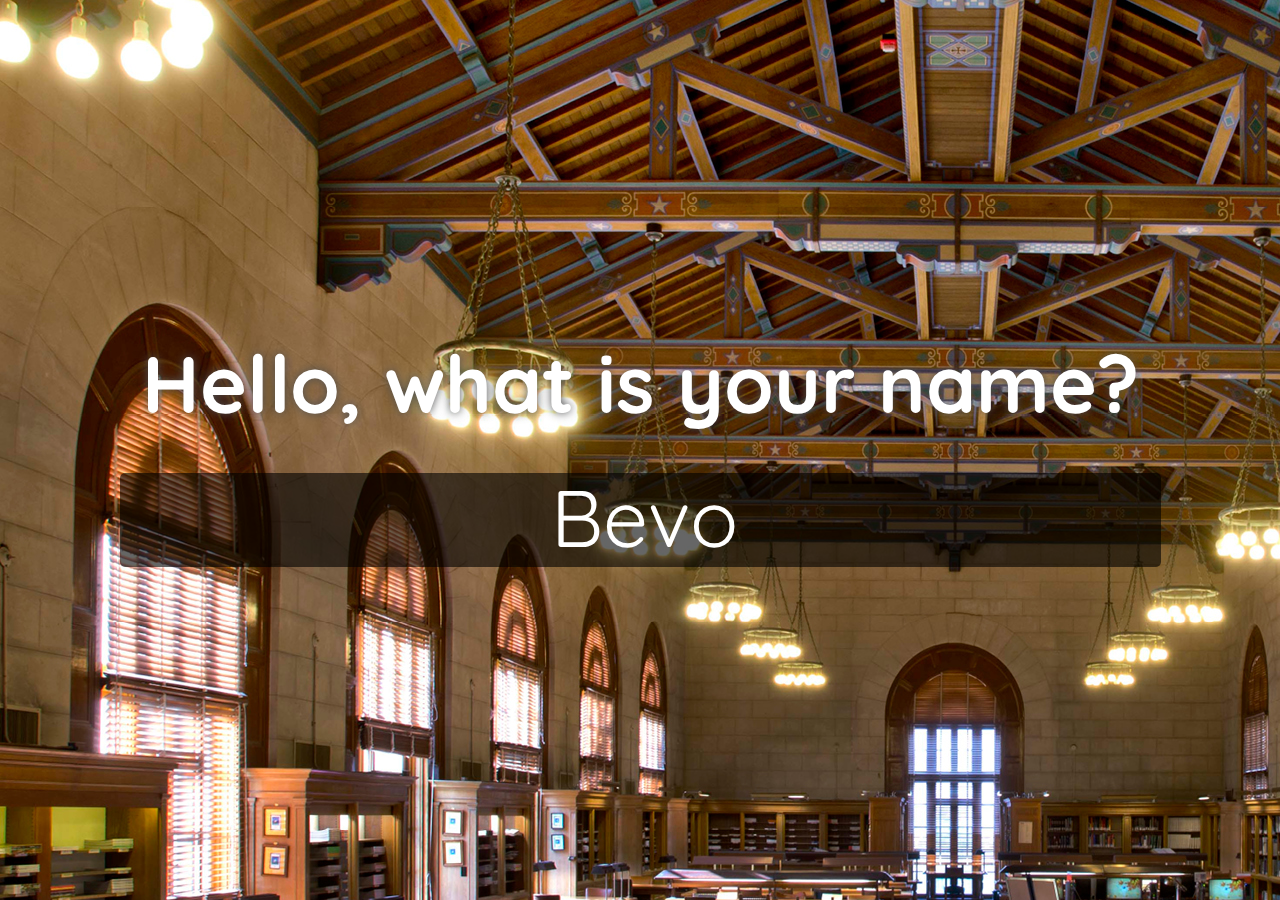
==== index.html @ 44900404 "UT Sights" ====
<!DOCTYPE html>
<html lang="en">
  <head>
    <meta charset="UTF-8" />
    <meta name="viewport" content="width=device-width, initial-scale=1.0" />
    <title>New Tab</title>
    <link
      href="https://fonts.googleapis.com/css2?family=Quicksand:wght@400;500;600&display=swap"
      rel="stylesheet"
    />
    <link
      rel="stylesheet"
      href="https://stackpath.bootstrapcdn.com/font-awesome/4.7.0/css/font-awesome.min.css"
      integrity="sha384-wvfXpqpZZVQGK6TAh5PVlGOfQNHSoD2xbE+QkPxCAFlNEevoEH3Sl0sibVcOQVnN"
      crossorigin="anonymous"
    />

    <link rel="stylesheet" href="./css/style.css" />
  </head>
  <body>
    <div class="ask-name">
      <div class="ask-name-cover">
        <h1 class="ask-name-title">Hello, what is your name?</h1>
        <input
          class="ask-name-input"
          type="text"
          maxlength="25"
          autocomplete="false"
          placeholder="Bevo"
        />
        <!-- <button><i class="fa fa-check"></i></button> -->
      </div>
    </div>
    <div class="splash"></div>
    <div class="picture-credits">
      <h2 class="whole-pic-name">
        Picture By <span class="photographer">UT Austin</span>
      </h2>
      <p class="pic-links">
        Follow on
        <a
          href="https://www.facebook.com/UTAustinTX/"
          class="fa fa-facebook"
        ></a>
        <a
          href="https://www.instagram.com/utaustintx/"
          class="fa fa-instagram"
        ></a>
      </p>
    </div>
    <div class="weather">
      <input
        type="text"
        id="weather-input"
        placeholder="Enter Zip Code"
        autocomplete="off"
      />
      <div class="invalid-zip hidden">
        <p class="invalid-zip-msg">Zip Code Invalid</p>
      </div>
      <a href="#" class="weather-click">
        <div class="weather-display hidden">
          <div id="icon-temp-display">
            <img id="weather-icon" src="./img/icons/01d.png" alt="#" />
            <h3 class="temp">
              <span id="temp-num">36</span><span id="farenheit">&#8457;</span>
            </h3>
          </div>
          <div id="city-display">
            <p class="city"></p>
          </div>
        </div>
      </a>

      <div class="weather-settings hidden">
        <div class="check">
          <!-- <label for="metric-check">Metric</label>
          <input type="checkbox" id="metric-check" /> -->
          <label class="metric-check"
            >Metric
            <input type="checkbox" name="radio" id="checkbox" />
            <span class="checkmark"></span>
          </label>
        </div>
        <div class="zip-change"><button>Change ZIP</button></div>
      </div>
    </div>
    <div class="todo-complete">
      <div class="todo">
        <!-- needs to have list options here-->
        <h2 class="todo-title">To-do</h2>
        <div class="todo-complete-list"></div>
        <div class="done-title-trash">
          <h2 class="done-title">
            Completed <span class="fa fa-trash" title="delete"></span>
          </h2>
        </div>
        <div class="done-complete-list"></div>
        <input
          type="text"
          maxlength="120"
          id="todo-input"
          autocomplete="false"
          placeholder="Beat OU"
        />
      </div>
    </div>
    <h3 class="todo-caption">Todo</h3>
    <div class="time-content">
      <h1 class="time">
        12:14:49 PM
      </h1>

      <h2>
        <span class="greeting">Good Afternoon </span>
        <span class="name" contenteditable="true" spellcheck="false"
          >Suket</span
        >
      </h2>
      <h3>
        <span class="main-focus">What is your main focus today?</span><br />
        <span class="focus-entry" contenteditable="true" spellcheck="false"
          >Meet Matthew McConaughey</span
        >
      </h3>
    </div>
    <!--use web pack to bundle these-->
    <script src="js/app.js"></script>
    <script src="js/weather.js"></script>
    <script src="js/todo.js"></script>
  </body>
</html>
---- css/style.css ----
/* todo fix glitchy weather search bar top right
*/

:root {
  --main-text-color: #ffffff;
  --weather-input-bg: #808080;
  --burnt-orange: #cc5500;
  --dark-gray: #505050;
  --splash-gray: #282828;
  --black-opactiy: rgba(0, 0, 0, 0.6);
  --dark-red: #dc143c;
  --maroon-red: #800000;
}

* {
  margin: 0;
}

a {
  color: inherit;
  text-decoration: none;
}
body {
  font-family: 'Quicksand', sans-serif;
  overflow: hidden;
  background-size: cover;
  color: var(--main-text-color);
  text-shadow: 0px 0px 10px var(--dark-gray);
}

hr {
  opacity: 0.5;
}

::placeholder {
  font-family: 'Quicksand', sans-serif;
  color: var(--main-text-color);
}

/* name screen */
.ask-name {
  position: fixed;
  top: 0;
  left: 0;
  width: 100vw;
  height: 100vh;
  z-index: 1000;
  display: none;
  text-align: center;
  vertical-align: middle;
}
.ask-name-cover {
  margin-top: 37vh;
}

.ask-name-title {
  font-size: 5em;
}

.ask-name-input {
  background-color: var(--black-opactiy);
  color: var(--main-text-color);
  border: none;
  /* border-bottom: 2px solid var(--burnt-orange); */
  border-radius: 5px;
  text-align: center;
  font-size: 5em;
  padding-left: 10px;
  margin-top: 0.5em;
}

.ask-name-input:focus {
  outline: none;
}

.ask-name button {
  height: 2em;
}
/* initial splash screen */

.splash {
  position: fixed;
  top: 0;
  left: 0;
  width: 100vw;
  height: 100vh;
  background-color: var(--splash-gray);
  z-index: 200;
}

.splash.hide {
  position: fixed;
  top: 0;
  left: 0;
  width: 100vw;
  height: 100vh;
  background-color: var(--dark-gray);
  z-index: 200;
  opacity: 0;
  transition: all 750ms;
}

/* time content centered */
.time-content {
  display: flex;
  flex-direction: column;
  justify-content: center;
  text-align: center;
  align-items: center;
  height: 100vh;
}

.time {
  font-size: 10em;
  margin-bottom: rem;
  cursor: default;
}

h2 {
  font-size: 3em;
  font-weight: 700;
  margin-bottom: 8rem;
}

h3 {
  font-size: 2em;
  font-weight: 300;
}

/*weather styling */

.weather {
  position: absolute;
  right: 15px;
  top: 15px;
}

#weather-input {
  border: none;
  background-color: var(--black-opactiy);
  width: 10rem;
  height: 2rem;
  opacity: 0.75;
  border-radius: 10px 1px 10px 1px;
  padding-left: 10px;
  color: var(--main-text-color);
  font-family: 'Quicksand', sans-serif;
  border-bottom: 5px solid var(--burnt-orange);
}

.city {
  text-align: center;
  font-weight: 600;
  margin-top: -5px;
}

#weather-icon {
  color: var(--main-text-color);
  height: 2.5em;
  width: auto;
}

#icon-temp-display {
  display: flex;
  flex-direction: row;
}
#weather-input:focus {
  outline: none;
}

#farenheit {
  font-size: 0.4em;
  vertical-align: 80%;
}

/* .weather-display {
  display: none;
} */

.invalid-zip {
  background-color: var(--burnt-orange);
  margin-right: 10px;
  opacity: 0.75;
  padding-left: 10px;
  padding-bottom: 3px;
  font-size: 0.9rem;
  display: block; /* note this needs to be display block when turning it on */
  transition: all 0.2s linear;
}

.hidden {
  display: none;
  z-index: -100;
}

.visuallyhidden {
  opacity: 0;
}

.weather-settings {
  background-color: var(--black-opactiy);
  border-radius: 5px;
  padding: 10px;
  border: none;
  margin-left: -53px;
  margin-top: 10px;
}

button {
  background-color: var(--burnt-orange);
  color: var(--main-text-color);
  border: none;
  border-radius: 5px;
  padding: 5px 10px;
  margin-top: 10px;
}

#checkbox {
  margin-left: 25px;
  background-color: black;
}

/* todo styling */
.todo-complete {
  color: var(--main-text-color);
  position: absolute;
  bottom: 50px;
  left: 15px;
  z-index: 2;
  width: 20%;
}
.todo-caption {
  position: absolute;
  bottom: 15px;
  left: 30px;
  z-index: 2;
  cursor: pointer;
  -webkit-user-select: none;
}
.todo-title,
.done-title {
  margin: 0;
}

.todo-title {
  font-size: 2rem;
  line-height: normal;
  cursor: default;
}
.todo-title-trash {
  display: flex;
  flex-direction: row;
}
.done-title {
  font-size: 1.25rem;
  cursor: default;
  width: fit-content;
}
.todo-complete {
  background-color: var(--black-opactiy);
  padding: 15px;
  border-radius: 10px;
}

.todo-item {
  cursor: pointer;
  word-wrap: break-wordß;
}

.done-item {
  cursor: pointer;
}

.done-item:hover {
  color: #32cd32;
}

.todo-item:hover {
  text-decoration: line-through;
  opacity: 0.7;
}

.done-title span {
  position: relative;
  color: var(--dark-red);
  cursor: pointer;
}

.done-title span:hover {
  color: var(--maroon-red);
}

#todo-input {
  border: none;
  border-bottom: 2px solid var(--main-text-color);
  background-color: transparent;
  outline: none;
  color: var(--main-text-color);
  width: 100%;
}
#todo-input::placeholder {
  opacity: 0.6;
}

.picture-credits {
  position: absolute;
  left: 15px;
  top: 15px;
}

.whole-pic-name {
  margin: 0;
  font-size: 1em;
}

@media only screen and (max-width: 850px) {
  .time-content h3 {
    display: none;
  }

  .todo-complete {
    width: 50%;
  }
}

@media only screen and (max-height: 400px) {
  .time-content h1 {
    display: none;
  }
  .time-content h2 {
    padding-top: 75px;
  }
}
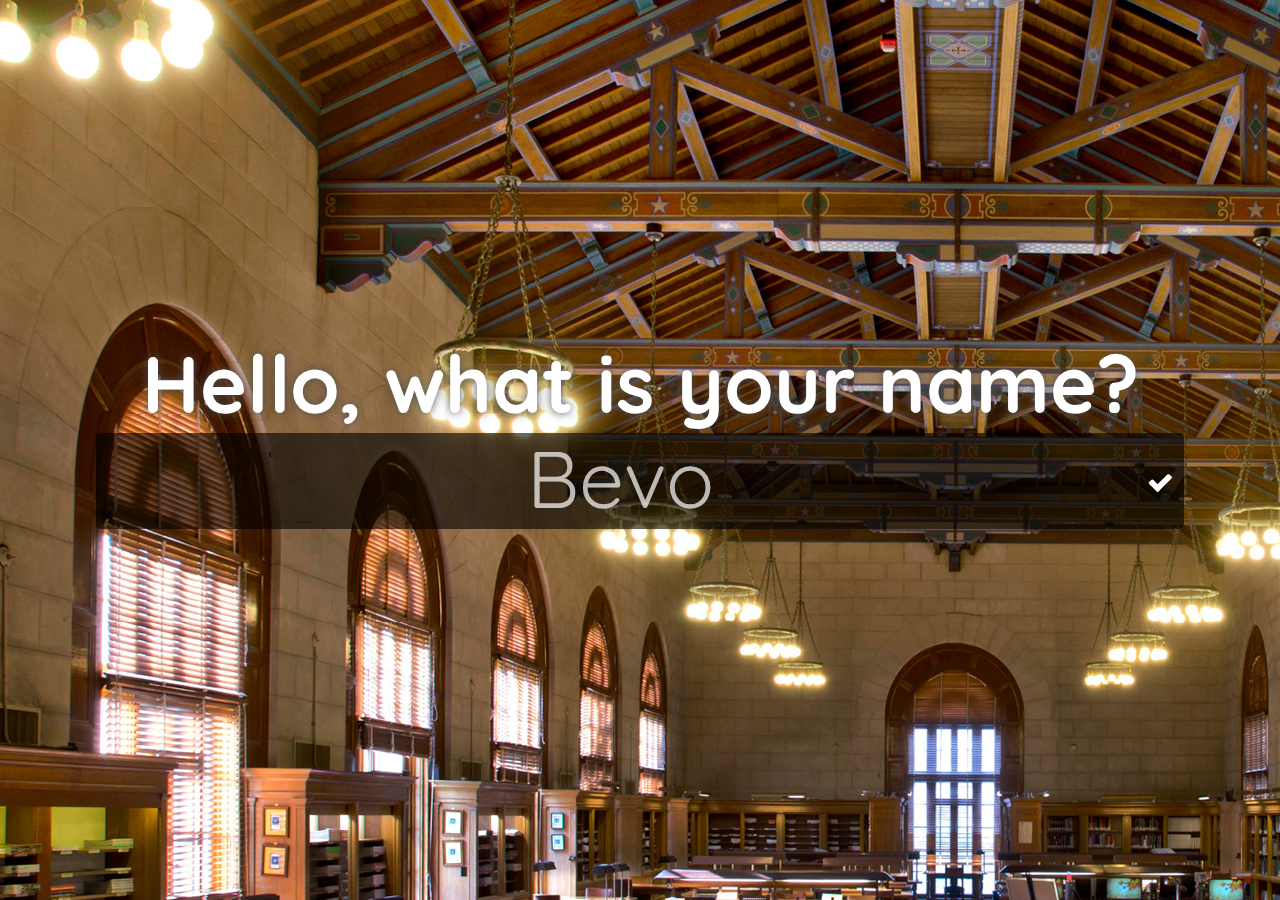
==== commit e7bd5eca: "button improvement" ====
--- a/index.html
+++ b/index.html
@@ -21,14 +21,16 @@
     <div class="ask-name">
       <div class="ask-name-cover">
         <h1 class="ask-name-title">Hello, what is your name?</h1>
-        <input
-          class="ask-name-input"
-          type="text"
-          maxlength="25"
-          autocomplete="false"
-          placeholder="Bevo"
-        />
-        <!-- <button><i class="fa fa-check"></i></button> -->
+        <div id="name-form">
+          <input
+            class="ask-name-input"
+            type="text"
+            maxlength="25"
+            autocomplete="false"
+            placeholder="Bevo"
+          />
+          <button><i class="fa fa-check"></i></button>
+        </div>
       </div>
     </div>
     <div class="splash"></div>
@@ -105,7 +107,7 @@
         />
       </div>
     </div>
-    <h3 class="todo-caption">Todo</h3>
+    <h3 class="todo-caption">To-do</h3>
     <div class="time-content">
       <h1 class="time">
         12:14:49 PM
@@ -119,7 +121,10 @@
       </h2>
       <h3>
         <span class="main-focus">What is your main focus today?</span><br />
-        <span class="focus-entry" contenteditable="true" spellcheck="false"
+        <span
+          class="focus-entry selectable"
+          contenteditable="true"
+          spellcheck="false"
           >Meet Matthew McConaughey</span
         >
       </h3>
--- a/css/style.css
+++ b/css/style.css
@@ -49,6 +49,18 @@
   text-align: center;
   vertical-align: middle;
 }
+
+#name-form {
+  display: flex;
+  width: min-content;
+  margin: 0 auto;
+  background-color: var(--black-opactiy);
+  color: var(--main-text-color);
+  border: none;
+  border-radius: 5px;
+  height: 6em;
+}
+
 .ask-name-cover {
   margin-top: 37vh;
 }
@@ -58,15 +70,19 @@
 }
 
 .ask-name-input {
-  background-color: var(--black-opactiy);
+  background-color: transparent;
   color: var(--main-text-color);
   border: none;
   /* border-bottom: 2px solid var(--burnt-orange); */
-  border-radius: 5px;
+  /* border-radius: 5px; */
   text-align: center;
   font-size: 5em;
   padding-left: 10px;
-  margin-top: 0.5em;
+  margin: 10px 0;
+}
+
+.ask-name-input::placeholder {
+  opacity: 0.7;
 }
 
 .ask-name-input:focus {
@@ -74,8 +90,16 @@
 }
 
 .ask-name button {
-  height: 2em;
-}
+  background-color: transparent;
+  margin-top: 5px;
+}
+
+#name-form i.fa.fa-check::before {
+  /* width: 100px !important;
+  height: 100px !important; */
+  font-size: 2em;
+}
+
 /* initial splash screen */
 
 .splash {
@@ -237,6 +261,10 @@
   cursor: pointer;
   -webkit-user-select: none;
 }
+.todo-caption:hover {
+  transform: scale(1.1);
+}
+
 .todo-title,
 .done-title {
   margin: 0;
@@ -311,6 +339,15 @@
 .whole-pic-name {
   margin: 0;
   font-size: 1em;
+  cursor: pointer;
+}
+
+.fa-facebook:hover {
+  transform: scale(1.1);
+}
+
+.fa-instagram:hover {
+  transform: scale(1.1);
 }
 
 @media only screen and (max-width: 850px) {
